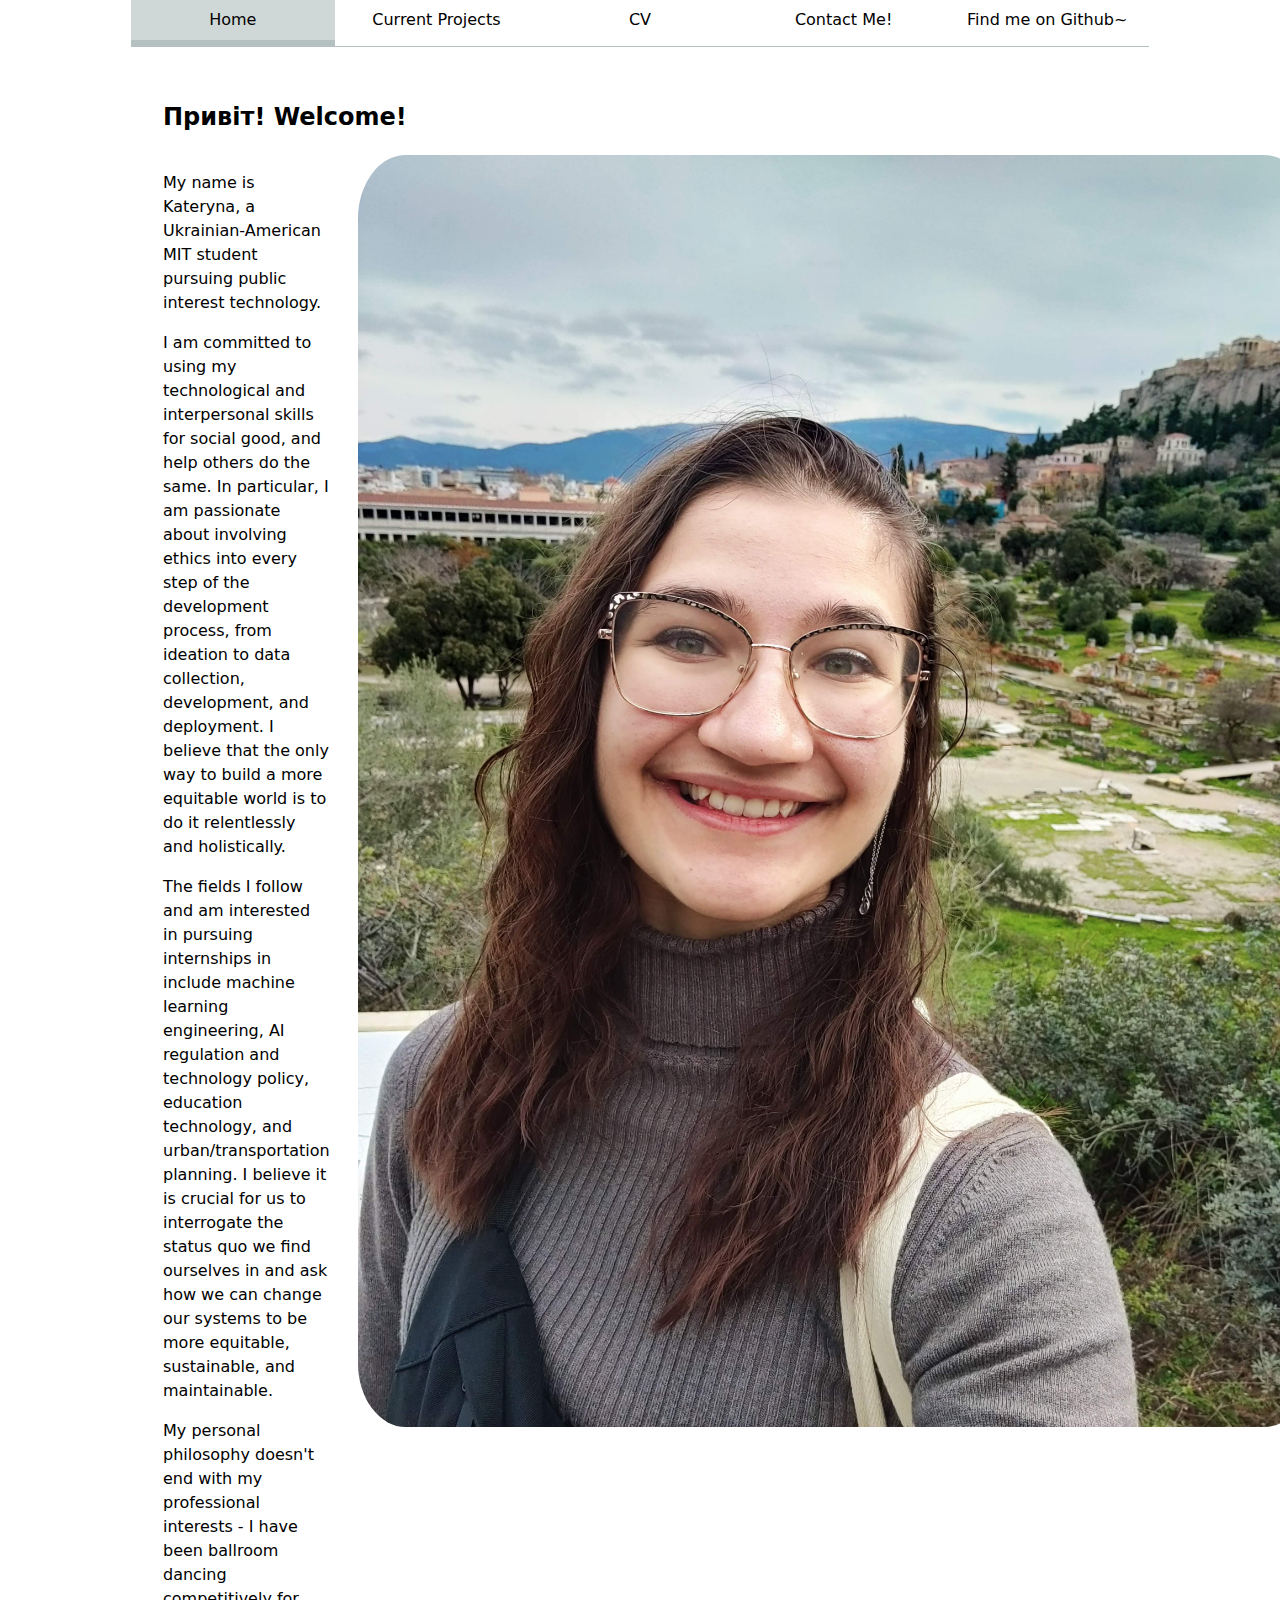
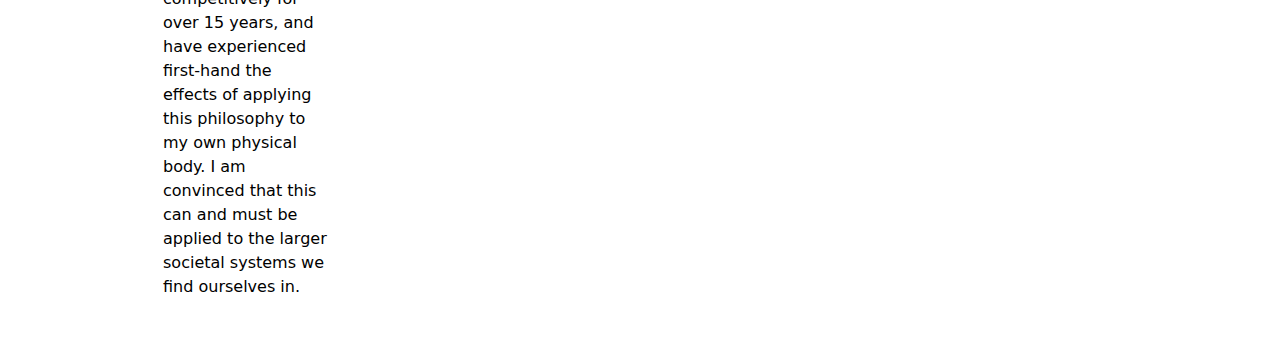
==== index.html @ c1bb1260 "flipped back to css" ====
<!DOCTYPE html>
<html lang="en">
<head>
    <link rel="stylesheet" href="style.css">
    <meta charset="UTF-8">
    <meta name="viewport" content="width=device-width, initial-scale=1.0">
    <title>Kateryna Morhun: Personal site and portfolio</title>
</head>
<body> 
    <nav>
        <a class="current-page">Home</a>
        <a href="projects/index.html">Current Projects</a>
        <a href="cv/index.html">CV</a>
        <a href="contact/index.html">Contact Me!</a>
        <a href="https://github.com/kmorhun" target="_blank">Find me on Github~</a>
    </nav>
    <article class="content">
        <h2>Привіт! Welcome!</h2>
        <div id="intro-content">
        <div id="intro">
            <p>My name is Kateryna, a Ukrainian-American MIT student 
            pursuing public interest technology.</p>
            <p>I am committed to using my technological and 
            interpersonal skills for social good, and help 
            others do the same. In particular, I am passionate 
            about involving ethics into every step of the 
            development process, from ideation to data collection, 
            development, and deployment. I believe that the only 
            way to build a more equitable world is to do it 
            relentlessly and holistically.</p>
            <p> The fields I follow and am interested in pursuing 
            internships in include machine learning engineering,
            AI regulation and technology policy, education 
            technology, and urban/transportation planning. I 
            believe it is crucial for us to interrogate the 
            status quo we find ourselves in and ask how we 
            can change our systems to be more equitable, 
            sustainable, and maintainable.</p>   
            <p>My personal philosophy doesn't end with my 
            professional interests - I have been ballroom dancing 
            competitively for over 15 years, and have experienced
            first-hand the effects of applying this philosophy 
            to my own physical body. I am convinced that this 
            can and must be applied to the larger societal 
            systems we find ourselves in.</p>
        </div>
        <img id="selfie" src="images/kateryna_portrait_greece.jpg" alt="A selfie of me standing in front of the ancient Greek agora in Athens!">
    </article>
    </div>
</body>
</html>
---- style.css ----
:root {
    --color-accent: #eca601;
    accent-color: var(--color-accent)
}

body {
    /* Set line height to 1.5 times the font size
       and use the OS’s UI font as the website font
     */
     font: 100%/1.5 system-ui;
     margin: 0;
     max-width: 100ch;
     margin-inline: auto;
   }

.content {
    padding: 2em;
}

/* label, input, textarea {
 	display: block;
}

label {
 	margin-top: 1em;
}

input, textarea {
	width: 35%;
	box-sizing: border-box;

	font: inherit;
} */

#contact-title {
    text-align: center;
}

form {
    margin: auto;
    max-width: 50ch;
    display: grid;
    gap: 1em;
    /* grid-template-columns: auto 1fr; */
    grid-template-columns: subgrid;
    
    label {
        display: grid;
        grid-template-columns: .2fr 1fr;
    }

    button {
        grid-column: 1 / -1;
    }
}

input, textarea {
    font: inherit;
}

/* NAV BAR */
nav {
    display: flex;
    border-bottom: 1px solid oklch(80% 3% 200);

}

nav a {
    flex: 1;
    text-decoration: none;
    color: inherit;
    text-align: center;
    padding: 0.5em;
}

nav a:hover {
    border-bottom: 0.4em solid var(--color-accent);
    /* background-color: red; */
    /* background-color: oklch(from var(--color-accent) 95% 5% h); */
    /* background-color: oklch(84.67% 0.1 73.73); */
    /* background-color: oklch(88.94% 0.106 82.2); */
    /* background-color: hsl(42.1, 99.2%, 71%); */
    background-color: hsl(42.1, 90%, 71%);
    /* padding: 0.3em; */
}

nav .current-page {
    border-bottom: 0.4em solid oklch(80% 3% 200);
    background-color: hsl(185, 8.8%, 83%);

    /* padding: 0.3em; */
}

/* INTRO PAGE */
#intro-content {
    display: flex;
}

#selfie {
    width: 100%;
    height: 100%;
    float: right;
    border-radius: 5%;
    margin-right: 5%;
    margin-left: 3%;
}

/* RESUME FORMATTING */
#resume {
    display: flex;
    flex-direction: column;
    align-items: stretch;
    margin-top: 5%;
    margin-bottom: 5%;
    margin-left: 10%;
    margin-right: 10%;
}

#resume h3 {
    margin: 5px;
}

#resume-header {
    display: flex;
    flex-direction: column;
    align-items: center;
}

#resume-header h2 {
    margin: 5px;
}

#resume-head a {
    margin: 5px;
}

.resume-entry-header {
    display: flex;
    flex-direction: row;
    justify-content: space-between;
}

.resume-entry-header h4 {
    margin: 5px;
}

.resume-entry-header p {
    margin: 5px;
}

.resume-entry-header-right {
    text-align: right;
}

#resume-skills-body p{
    margin: 5px;
}
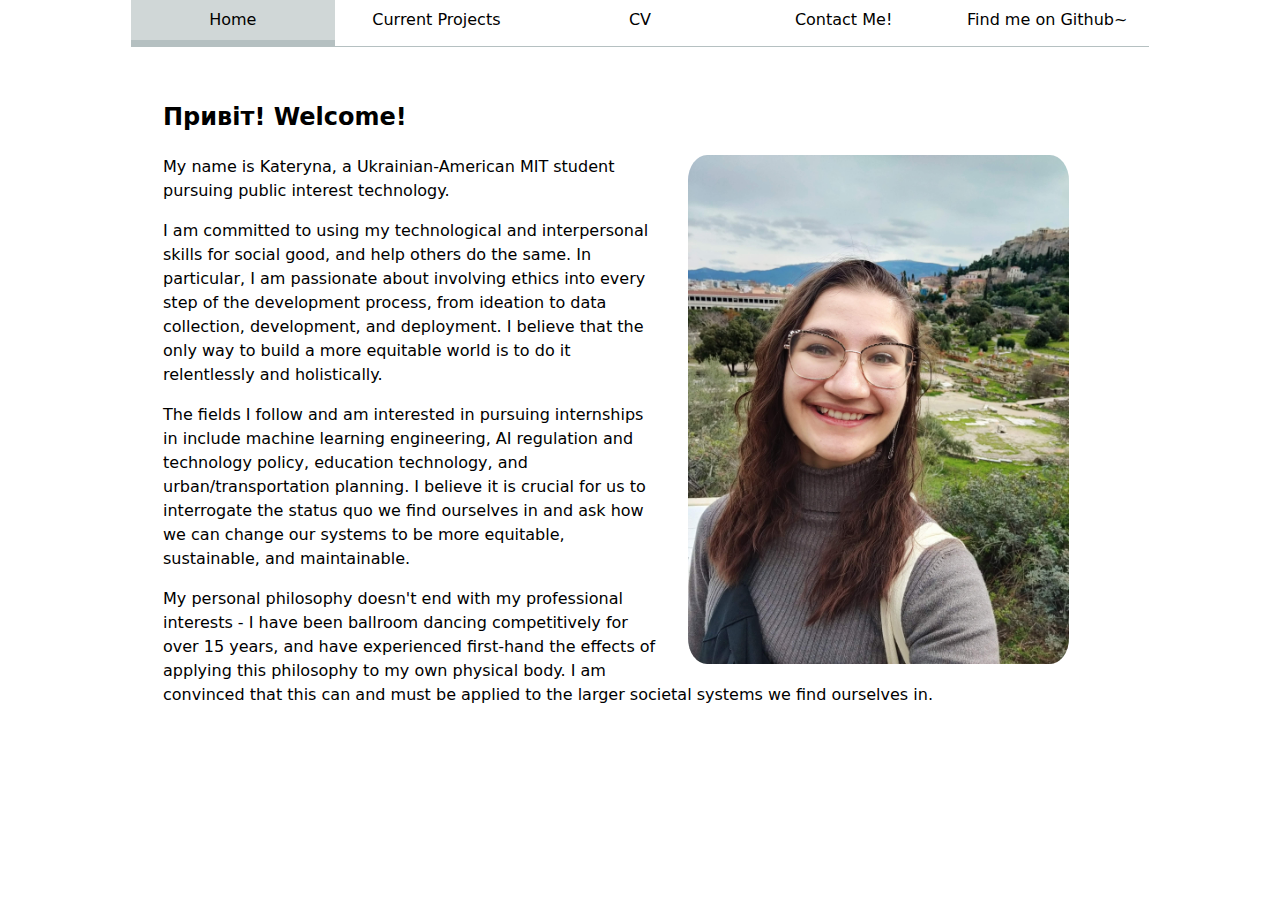
==== commit 90608ded: "changed position of image" ====
--- a/index.html
+++ b/index.html
@@ -17,7 +17,8 @@
     <article class="content">
         <h2>Привіт! Welcome!</h2>
         <div id="intro-content">
-        <div id="intro">
+            <img id="selfie" src="images/kateryna_portrait_greece.jpg" alt="A selfie of me standing in front of the ancient Greek agora in Athens!">
+            <div id="intro">
             <p>My name is Kateryna, a Ukrainian-American MIT student 
             pursuing public interest technology.</p>
             <p>I am committed to using my technological and 
@@ -44,7 +45,6 @@
             can and must be applied to the larger societal 
             systems we find ourselves in.</p>
         </div>
-        <img id="selfie" src="images/kateryna_portrait_greece.jpg" alt="A selfie of me standing in front of the ancient Greek agora in Athens!">
     </article>
     </div>
 </body>
--- a/style.css
+++ b/style.css
@@ -93,7 +93,7 @@
 
 /* INTRO PAGE */
 #intro-content {
-    display: flex;
+    /* display: flex; */
 }
 
 #selfie {
@@ -103,6 +103,7 @@
     border-radius: 5%;
     margin-right: 5%;
     margin-left: 3%;
+    max-width: 40%;
 }
 
 /* RESUME FORMATTING */
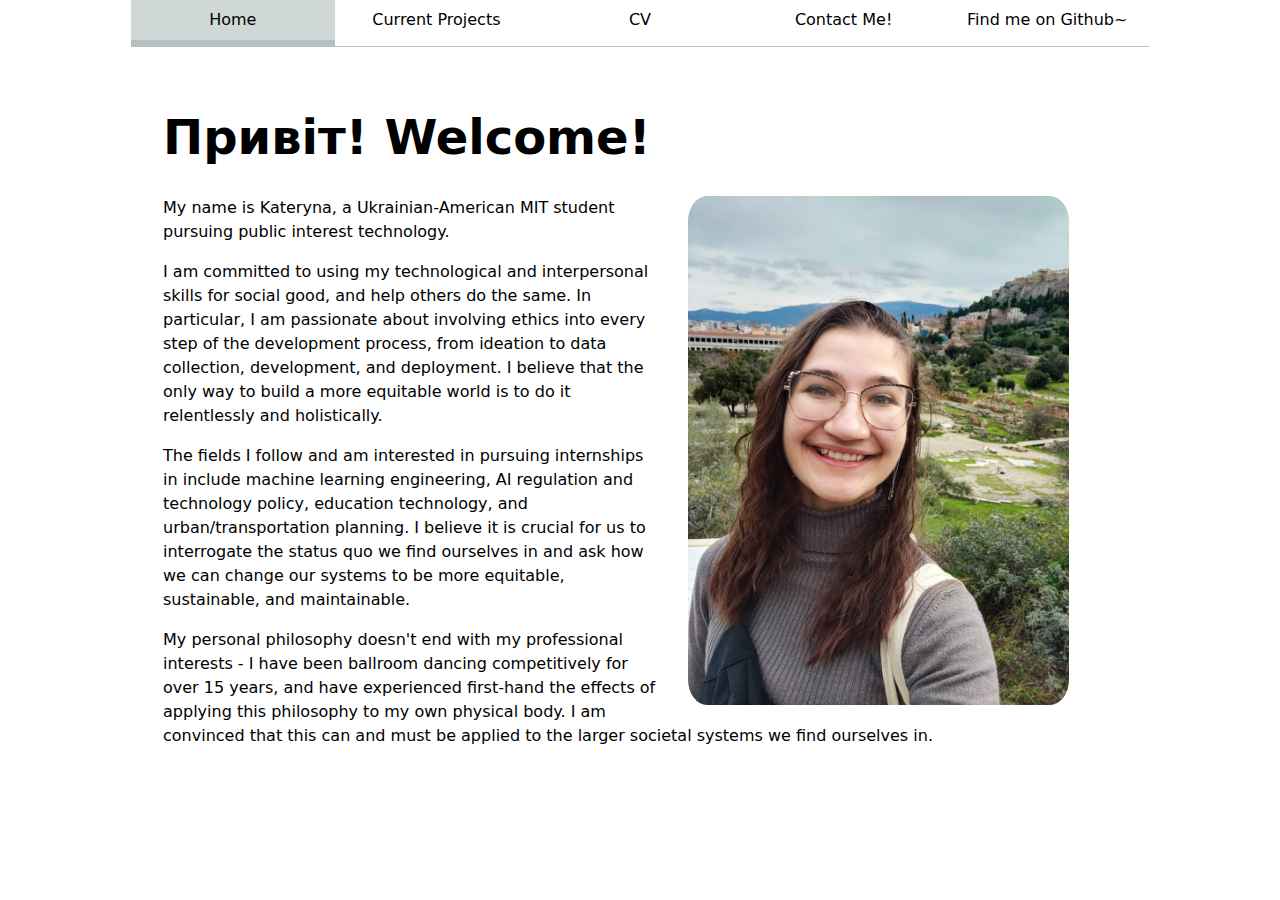
==== commit 09de76fd: "formatted general text" ====
--- a/index.html
+++ b/index.html
@@ -15,7 +15,7 @@
         <a href="https://github.com/kmorhun" target="_blank">Find me on Github~</a>
     </nav>
     <article class="content">
-        <h2>Привіт! Welcome!</h2>
+        <h1>Привіт! Welcome!</h1>
         <div id="intro-content">
             <img id="selfie" src="images/kateryna_portrait_greece.jpg" alt="A selfie of me standing in front of the ancient Greek agora in Athens!">
             <div id="intro">
--- a/style.css
+++ b/style.css
@@ -11,26 +11,43 @@
      margin: 0;
      max-width: 100ch;
      margin-inline: auto;
-   }
+
+     h1 {
+        font-size: 300%;
+     }
+
+     h1, h2, h3, h4, h5, h6 {
+        line-height: 1.1;
+        text-wrap: balance;
+     }
+}
+
+img {
+    max-width: 100%;
+}
 
 .content {
     padding: 2em;
 }
 
-/* label, input, textarea {
- 	display: block;
+/* PROJECTS PAGE */
+.projects {
+    display: grid;
+    grid-column-gap: 1em;
+    grid-template-columns: repeat(auto-fill, minmax(15em, 1fr));
+    
+    article {
+        display: grid;
+        grid-row: span 3;
+        grid-template-rows: subgrid;
+
+        h2 {
+            margin: 0;
+        }
+    }
 }
 
-label {
- 	margin-top: 1em;
-}
-
-input, textarea {
-	width: 35%;
-	box-sizing: border-box;
-
-	font: inherit;
-} */
+/* CONTACT PAGE */
 
 #contact-title {
     text-align: center;
@@ -92,10 +109,6 @@
 }
 
 /* INTRO PAGE */
-#intro-content {
-    /* display: flex; */
-}
-
 #selfie {
     width: 100%;
     height: 100%;
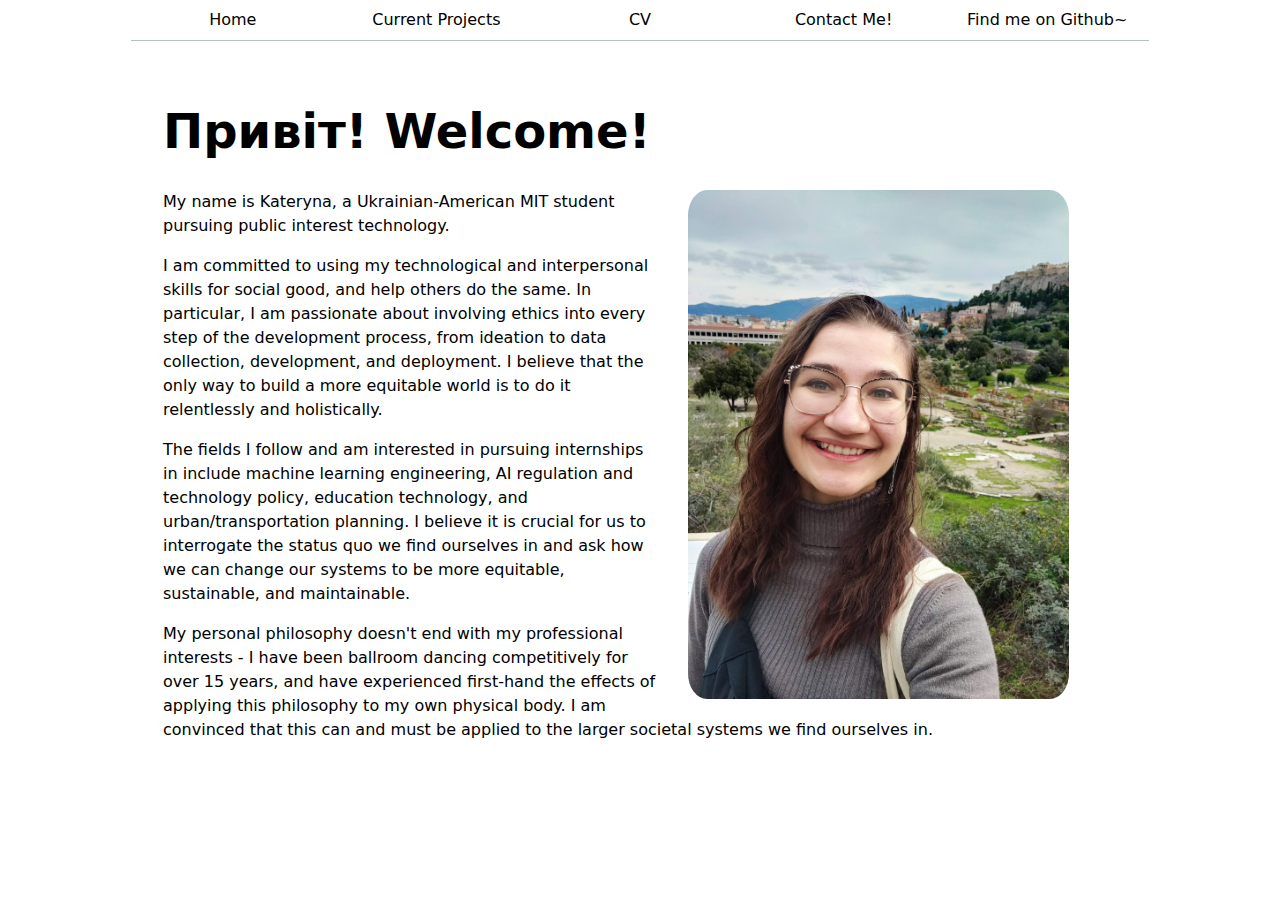
==== commit 5285fd1d: "moved current page highlight to js" ====
--- a/index.html
+++ b/index.html
@@ -2,13 +2,14 @@
 <html lang="en">
 <head>
     <link rel="stylesheet" href="style.css">
-    <meta charset="UTF-8">
+    <script src="global.js" type="module"></script>
     <meta name="viewport" content="width=device-width, initial-scale=1.0">
+    <meta charset="utf-8">
     <title>Kateryna Morhun: Personal site and portfolio</title>
 </head>
 <body> 
     <nav>
-        <a class="current-page">Home</a>
+        <a>Home</a>
         <a href="projects/index.html">Current Projects</a>
         <a href="cv/index.html">CV</a>
         <a href="contact/index.html">Contact Me!</a>
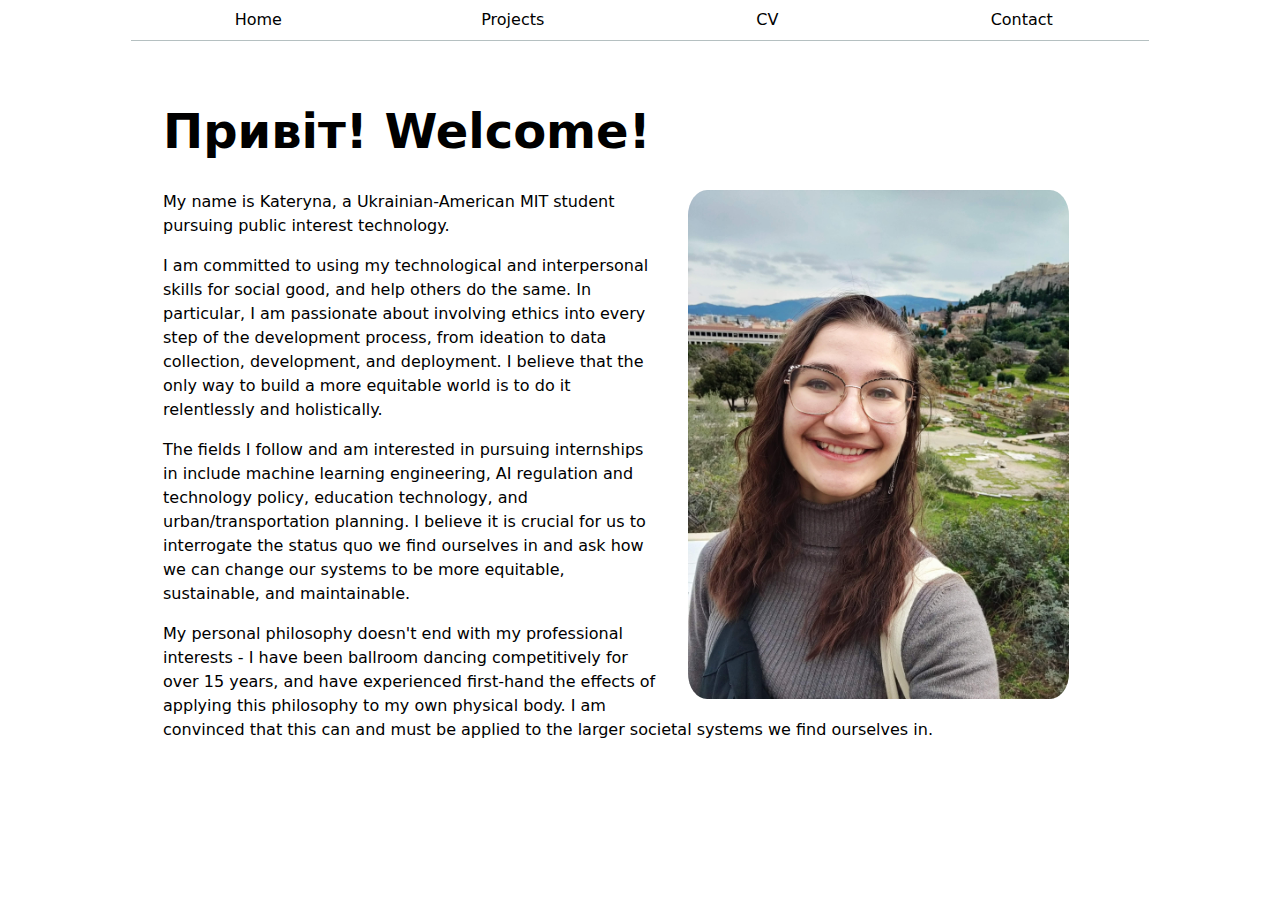
==== commit 364b744b: "recreated nav bar with js" ====
--- a/index.html
+++ b/index.html
@@ -7,14 +7,14 @@
     <meta charset="utf-8">
     <title>Kateryna Morhun: Personal site and portfolio</title>
 </head>
-<body> 
-    <nav>
+<body class="home"> 
+    <!-- <nav>
         <a>Home</a>
         <a href="projects/index.html">Current Projects</a>
         <a href="cv/index.html">CV</a>
         <a href="contact/index.html">Contact Me!</a>
         <a href="https://github.com/kmorhun" target="_blank">Find me on Github~</a>
-    </nav>
+    </nav> -->
     <article class="content">
         <h1>Привіт! Welcome!</h1>
         <div id="intro-content">
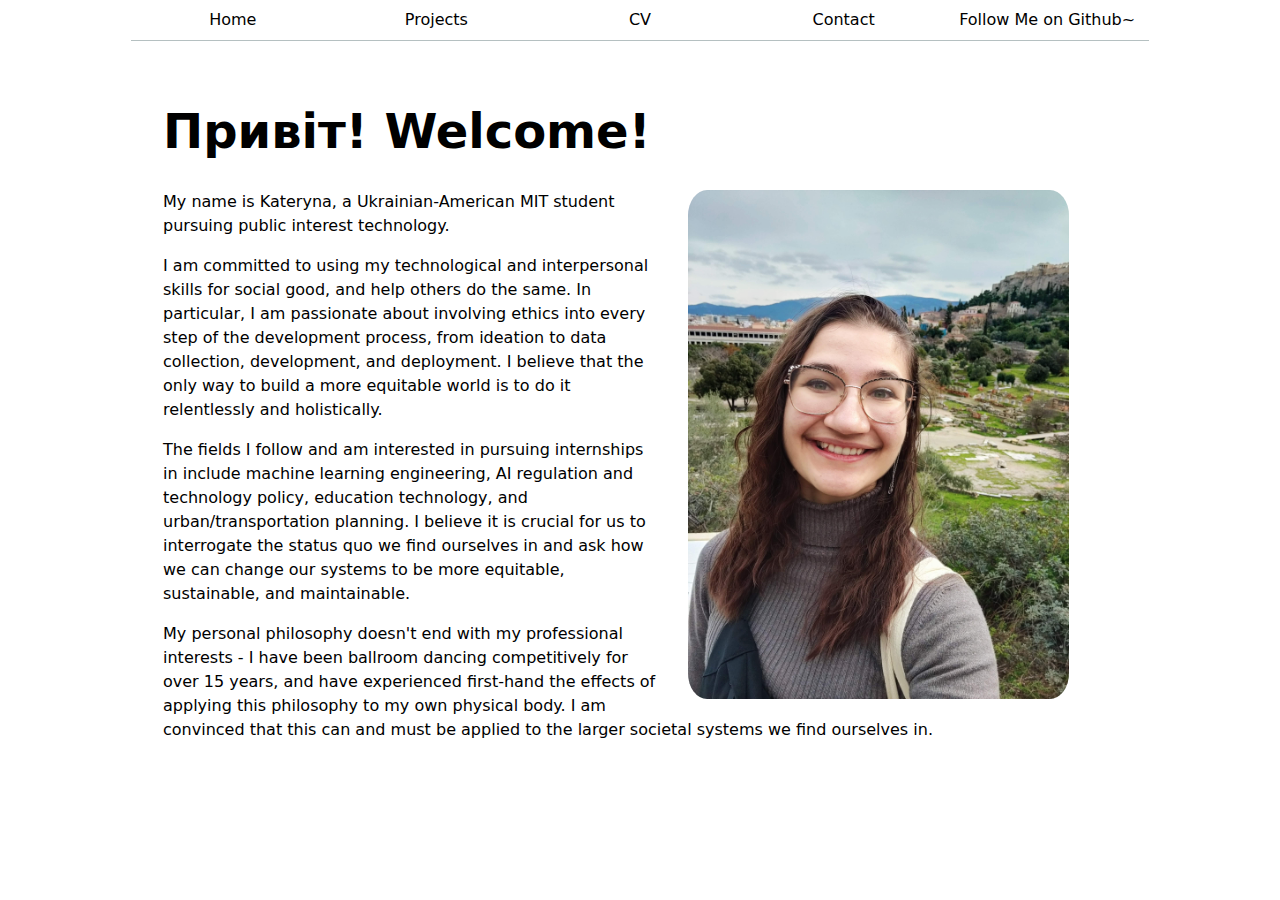
==== commit 66324c13: "continue fixing nav links" ====
--- a/index.html
+++ b/index.html
@@ -1,5 +1,5 @@
 <!DOCTYPE html>
-<html lang="en">
+<html lang="en" class="home">
 <head>
     <link rel="stylesheet" href="style.css">
     <script src="global.js" type="module"></script>
@@ -7,7 +7,7 @@
     <meta charset="utf-8">
     <title>Kateryna Morhun: Personal site and portfolio</title>
 </head>
-<body class="home"> 
+<body> 
     <!-- <nav>
         <a>Home</a>
         <a href="projects/index.html">Current Projects</a>
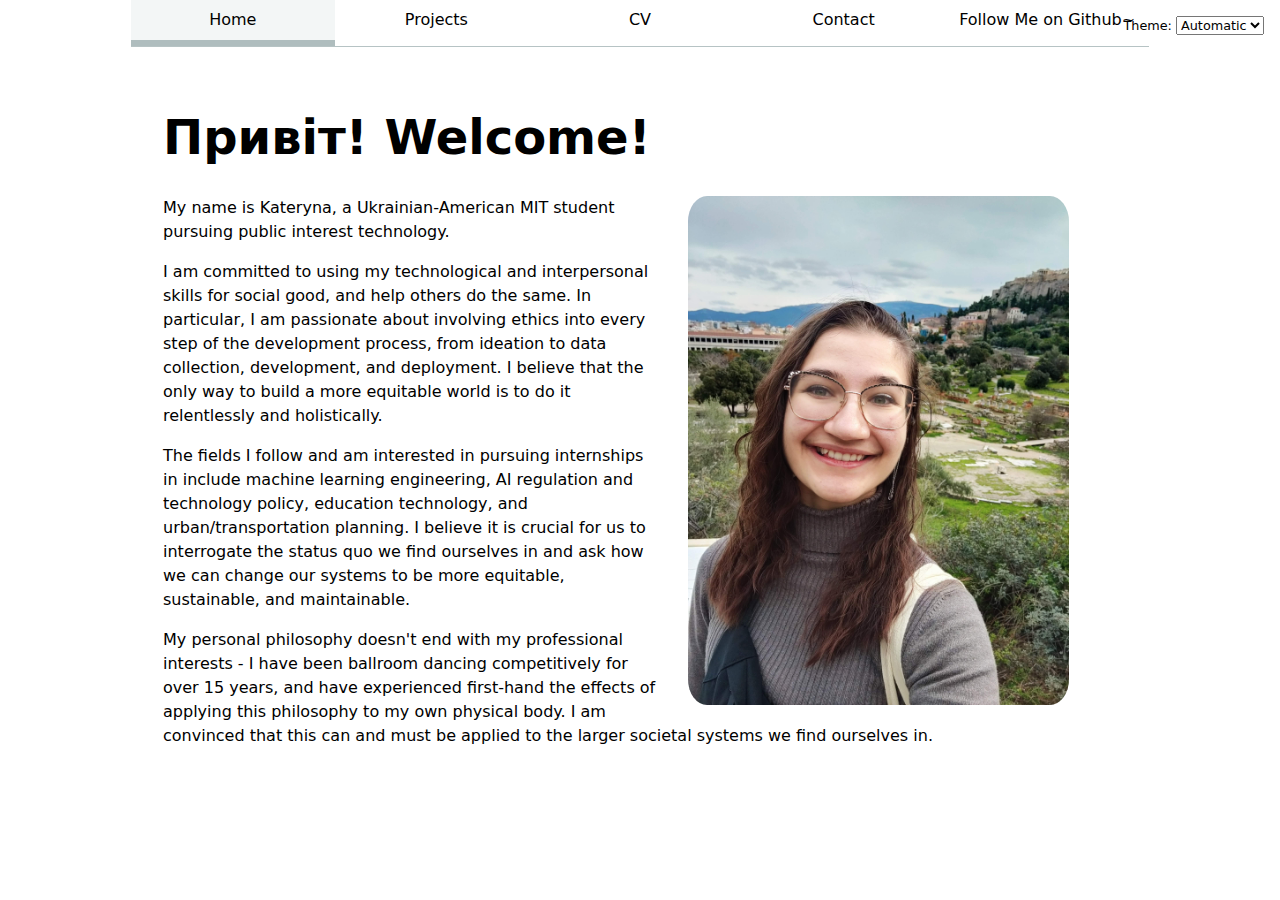
==== commit 52f2503c: "removed nav code from html" ====
--- a/index.html
+++ b/index.html
@@ -8,13 +8,6 @@
     <title>Kateryna Morhun: Personal site and portfolio</title>
 </head>
 <body> 
-    <!-- <nav>
-        <a>Home</a>
-        <a href="projects/index.html">Current Projects</a>
-        <a href="cv/index.html">CV</a>
-        <a href="contact/index.html">Contact Me!</a>
-        <a href="https://github.com/kmorhun" target="_blank">Find me on Github~</a>
-    </nav> -->
     <article class="content">
         <h1>Привіт! Welcome!</h1>
         <div id="intro-content">
--- a/style.css
+++ b/style.css
@@ -1,6 +1,7 @@
 :root {
     --color-accent: #eca601;
-    accent-color: var(--color-accent)
+    accent-color: var(--color-accent);
+    color-scheme: light dark;
 }
 
 body {
@@ -28,6 +29,14 @@
 
 .content {
     padding: 2em;
+}
+
+/* Light/Dark mode toggle */
+.switch {
+    position: absolute;
+    top: 1rem;
+    right: 1rem;
+    font-size: 80%;
 }
 
 /* PROJECTS PAGE */
@@ -71,14 +80,15 @@
     }
 }
 
-input, textarea {
+input, textarea, button, select {
     font: inherit;
 }
 
 /* NAV BAR */
 nav {
+    --border-color: oklch(50% 10% 200 / 40%);
     display: flex;
-    border-bottom: 1px solid oklch(80% 3% 200);
+    border-bottom: 1px solid var(--border-color);
 
 }
 
@@ -92,19 +102,16 @@
 
 nav a:hover {
     border-bottom: 0.4em solid var(--color-accent);
-    /* background-color: red; */
+    /* The following doesn't work in Firefox :(*/
     /* background-color: oklch(from var(--color-accent) 95% 5% h); */
-    /* background-color: oklch(84.67% 0.1 73.73); */
-    /* background-color: oklch(88.94% 0.106 82.2); */
-    /* background-color: hsl(42.1, 99.2%, 71%); */
-    background-color: hsl(42.1, 90%, 71%);
+    background-color: color-mix(in oklch, var(--color-accent), canvas 85%);
     /* padding: 0.3em; */
 }
 
 nav .current-page {
-    border-bottom: 0.4em solid oklch(80% 3% 200);
-    background-color: hsl(185, 8.8%, 83%);
-
+    border-bottom: 0.4em solid var(--border-color);
+    /* background-color: hsl(185, 8.8%, 83%); */
+    background-color: color-mix(in oklch, var(--border-color), canvas 85%);
     /* padding: 0.3em; */
 }
 
@@ -124,10 +131,7 @@
     display: flex;
     flex-direction: column;
     align-items: stretch;
-    margin-top: 5%;
-    margin-bottom: 5%;
-    margin-left: 10%;
-    margin-right: 10%;
+    margin: 5%;
 }
 
 #resume h3 {
